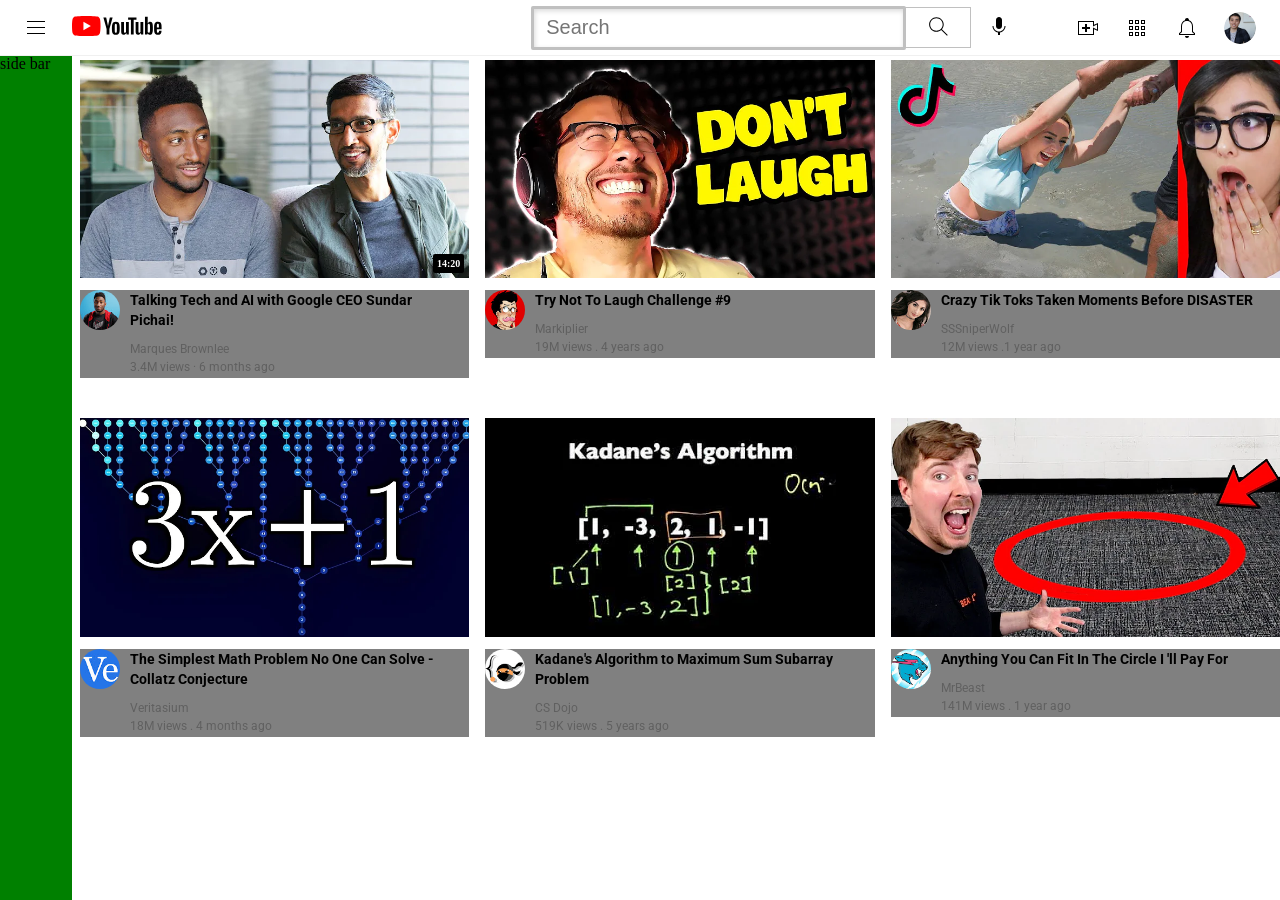
==== youtube/index.html @ 66ad0c23 "andern the index" ====
<!DOCTYPE html>
<html lang="en">
<head>
  <meta charset="UTF-8">
  <meta name="viewport" content="width=device-width, initial-scale=1.0">
  <title>YouTube.com Clone</title>
  <link rel="stylesheet" href="style.css">
  <link rel="preconnect" href="https://fonts.googleapis.com">
<link rel="preconnect" href="https://fonts.gstatic.com" crossorigin>
<link href="https://fonts.googleapis.com/css2?family=Roboto:ital,wght@0,100;0,300;0,400;0,500;0,700;0,900;1,100;1,300;1,400;1,500;1,700;1,900&display=swap" rel="stylesheet">
<link rel="stylesheet" href="styles/general.css">
<link rel="stylesheet" href="styles/header.css">
<link rel="stylesheet" href="styles/videos.css">
<link rel="stylesheet" href="styles/sidebar.css">
</head>
<body>
  <div class="header" >
    <div class="left-section">
      <img class="hamburger-menu" src="icons/hamburger-menu.svg" alt="">
      <img class="youtube-logo" src="icons/youtube-logo.svg" alt="">
    </div>
    <div class="middle-section">
      <input class="search-bar" type="text" placeholder="Search">
      <button class="search-button">
        <img class="search-icon"  src="icons/search.svg" alt="">

      </button>
      <button class="voice-search-button">
        <img class="voice-search-icon"  src="icons/voice-search-icon.svg" alt="">
      </button>
      
    </div>
    <div class="right-section">
      <img class="upload-icon" src="icons/upload.svg" alt="">
      <img class="youtube-apps-icon" src="icons/youtube-apps.svg" alt="">
      <img class="notifications-icon" src="icons/notifications.svg" alt="">
      <img class="current-usser-icon" src="channel-pictures/my-channel.jpeg" alt="">

    </div>

  </div>
  <div class="sidebar">
    side bar
  </div>
  <div style=
  "
  margin-top: 30px;
  display: grid;
  grid-template-columns: 1fr 1fr 1fr ;
  column-gap: 16px;
  row-gap: 40px;
  margin: 0;
  ">

  <div class="video-preview">
    <div class="thumbnail-row">
      <img src="thumbnails/thumbnail-1.webp" alt="thumbnail-1.webp" class="thumbnail">
      <div class="video-time" >14:20</div>
    </div>
  <div class="video-info-grid">
      <div class="channel-pictures">
        <img class="profile-picture",,,
        src="channel-pictures/channel-1.jpeg" alt="">
      </div>
      <div class="video-info">
      <p class="video-title"> 
        Talking Tech and AI with Google CEO Sundar Pichai!
        
        </p>
        <p class="video-author">
          Marques Brownlee
        </p>
        <p class="video-stats">
          3.4M views &#183 6 months ago
        </p>
      </div>
  </div>



    
  </div>
  <div class="video-preview">
    <div class="thumbnail-row">
      <img src="thumbnails/thumbnail-2.webp" alt="thumbnail-1.webp" class="thumbnail">
    </div>
  <div class="video-info-grid">
      <div class="channel-pictures">
        <img class="profile-picture"
        src="channel-pictures/channel-2.jpeg" alt="">
      </div >
    <div class="video-info">
      <p class="video-title"> 
        
          Try Not To Laugh Challenge #9




        
        </p>
        <p class="video-author">
          Markiplier
        </p>
        <p class="video-stats">
          19M views &#46; 4 years ago
        </p>
      </div>
    
    
    
    </div>



    
  </div>
  <div class="video-preview">
    <div class="thumbnail-row">
      <img src="thumbnails/thumbnail-3.webp" alt="thumbnail-1.webp" class="thumbnail">
    </div>
  <div class="video-info-grid">
      <div class="channel-pictures">
        <img class="profile-picture"
        src="channel-pictures/channel-3.jpeg" alt="">
      </div>
    <div class="video-info">
      <p class="video-title"> 
        
          Crazy Tik Toks Taken Moments Before DISASTER
        
        </p>
        <p class="video-author">
          SSSniperWolf


        </p>
        <p class="video-stats">
          12M views &#46;1 year ago
        </p>
      </div>
    
    
    
    </div>



    
  </div>
  <div class="video-preview">
    <div class="thumbnail-row">
      <img src="thumbnails/thumbnail-4.webp" alt="thumbnail-1.webp" class="thumbnail">
    </div>
  <div class="video-info-grid">
      <div class="channel-pictures">
        <img class="profile-picture"
        src="channel-pictures/channel-4.jpeg" alt="">
      </div>
    <div class="video-info">
      <p class="video-title"> 
        The Simplest Math Problem No One Can Solve &#45; Collatz Conjecture




        
        </p>
        <p class="video-author">
          Veritasium
        </p>
        <p class="video-stats">
          18M views &#46; 4 months ago
        </p>
      </div>
    
    
    
    </div>



    
  </div>
  <div class="video-preview">
    <div class="thumbnail-row">
      <img src="thumbnails/thumbnail-5.webp" alt="thumbnail-1.webp" class="thumbnail">
    </div>
  <div class="video-info-grid">
      <div class="channel-pictures">
        <img class="profile-picture"
        src="channel-pictures/channel-5.jpeg" alt="">
      </div>
    <div class="video-info">
      <p class="video-title"> 
        Kadane's Algorithm to Maximum Sum Subarray Problem

        </p>
        <p class="video-author">
          CS Dojo
        </p>
        <p class="video-stats">
          519K views &#46; 5 years ago
        </p>
      </div>
    
    
    
    </div>



    
  </div>
  <div class="video-preview">
    <div class="thumbnail-row">
      <img src="thumbnails/thumbnail-6.webp" alt="thumbnail-1.webp" class="thumbnail">
    </div>
  <div class="video-info-grid">
      <div class="channel-pictures">
        <img class="profile-picture"
        src="channel-pictures/channel-6.jpeg" alt="">
      </div>
    <div class="video-info">
      <p class="video-title"> 
        Anything You Can Fit In The Circle I &#39;ll Pay For








        
        </p>
        <p class="video-author">
          MrBeast
        </p>
        <p class="video-stats">
          141M views &#46; 1 year ago
        </p>
      </div>
    
    
    
    </div>



    
  </div>

</div>

</body>
</html>
---- youtube/styles/general.css ----
body{
  margin: 0;
  padding-top: 60px;
  padding-left: 80px;
}

p{
  font-family: Roboto, Arial;
  margin-top: 0;
  margin-bottom: 0;
}
---- youtube/styles/header.css ----
.header{
  height: 55px;
  display: flex;
   flex-direction: row;
   justify-content: space-between;
   align-items: center;
   position: fixed;
   top: 0;
   left: 0;
   right: 0;
  background-color: white;
  border-bottom: 1px;
  border-bottom-style: solid;
  border-bottom-color: rgb(240,240,240);
  z-index: 100;
}
.left-section{
  display: flex;

  width: 33%;
}
.hamburger-menu{
  height: 24px;
  margin-left: 24px;
  margin-right: 24px;
}
.youtube-logo{
  height: 20px;
}
.middle-section{
  display: flex;
  flex: 1;
  width: stretch;
  margin-left: 70px;
  margin-right: 30px;
  max-width: 500px;
  align-items: center;
  
}
.search-bar{
flex: 1;
height: 36px;
padding-left: 12px;
font-size: 16px;
border: solid;
border-radius:  2px;
border-color: rgb(192,192,192);
box-shadow: inset 1px 2px 5px rgba(0,0,0,0.15);
width: 0;
}
.search-bar::placeholder{
  font-family: Robot, Arial ;
  font-size: 20px;
}
.search-button{
  height: 41px;
  width: 66px;
  background-color:white;
  border-width: 1px;
  border-style: solid;
  border-color: rgb(192,192,192);
  margin-left: -1px;
  margin-right: 8px;
}
.search-icon{
  height: 25px;
  margin: 4px;
}
.voice-search-button{
height: 42px;
width: 40px;
background-color: white;
border-radius: 20px;
border: none;


}
.voice-search-icon{
  height: 24px;
}

.search.svg{
  height: 24px;
}
.right-section{
  display: flex;
 margin-right: 24px;
  width: 25%;
  align-items: center;
  width:180px;
  justify-content: space-between;
  flex-shrink: 0;
}
.upload-icon{
  height: 24px;
}
.youtube-apps-icon{
  height: 24px;
}
.notifications-icon{
  height: 24px;
}
.current-usser-icon{
  height: 32px;
  border-radius: 16px;
}
.thumbnail{

  width: 100%;
  display: block;
  
}

.search-bar{
  display: block;
  font-size: 20px;
  margin-left: 12px;
}
---- youtube/styles/videos.css ----
.thumbnail-row{
position: relative;
}
.video-time{
  font-size: 10px;
  font-weight: bold;
  background-color: black;
  color: white;
  position: absolute;
  bottom: 5px;
  right: 5px;
  padding: 4px;
  border-radius: 2px;

}


.video-preview{


  display: inline-block;
  vertical-align: top;
  

}
.video-info-grid{
  display: grid;
  grid-template-columns: 50px 1fr;
}

.channel-pictures{
  background-color: grey;
 
}

.profile-picture{
  width: 80%;
  border-radius: 30px;

}
.video-info{
  background-color: grey;
 
}
.video-title{
  margin-top: 0;
  margin-bottom: 12px;
  font-size: 14px;
  font-weight: bold;
  line-height: 20px;
  margin-right: 15px;
}
.thumbnail-row{
  margin-bottom: 12px;
}
.video-author, .video-stats{
  margin-bottom: 4px;
  font-size: 12px;
  color:rgb(96,96,96);
}
---- youtube/styles/sidebar.css ----
.sidebar{
  background-color: green;
  position: fixed;
  left: 0;
  top: 55px;
  bottom: 0;
  width: 72px;
}
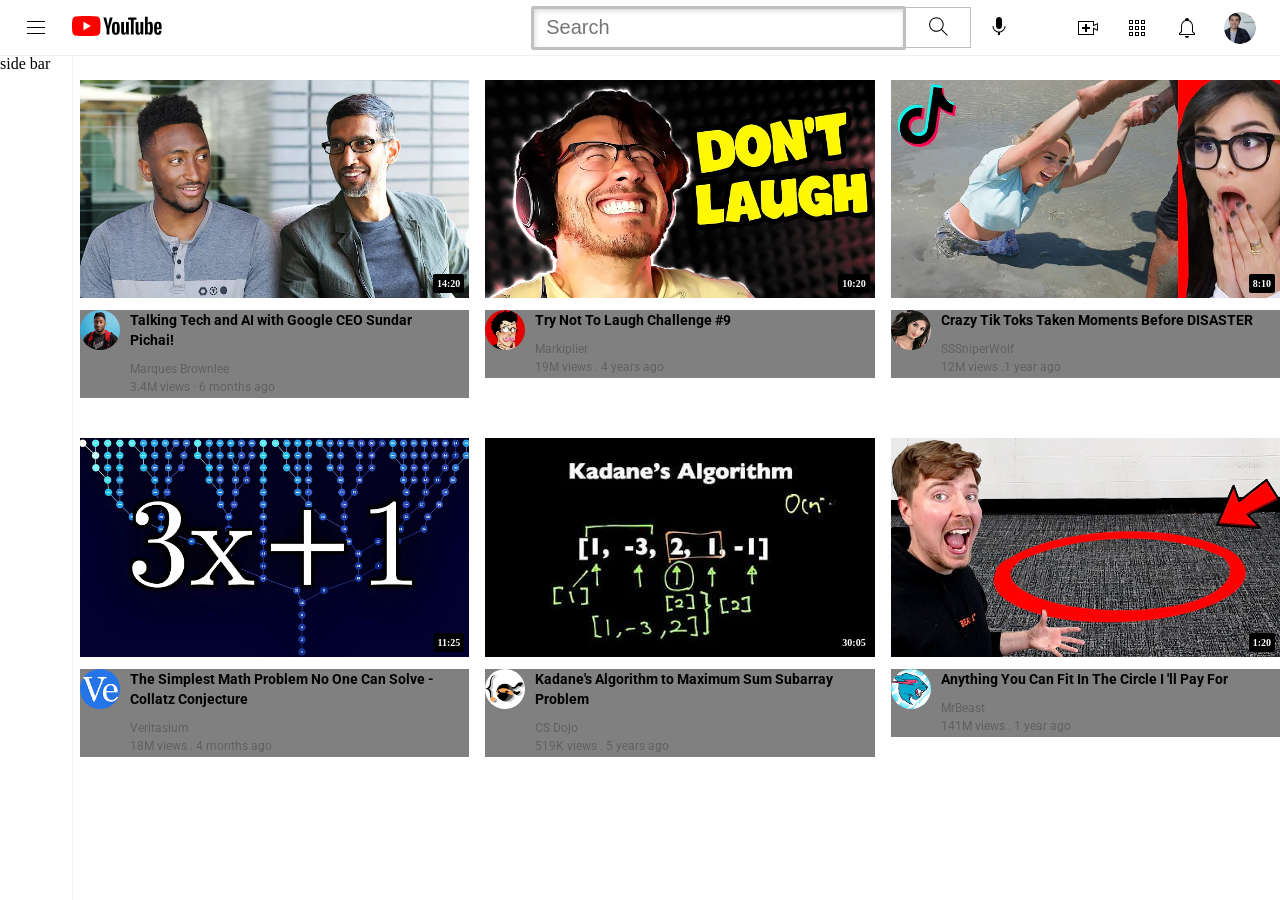
==== commit fb0d90f9: "erganzen der Timer" ====
--- a/youtube/index.html
+++ b/youtube/index.html
@@ -83,6 +83,7 @@
   <div class="video-preview">
     <div class="thumbnail-row">
       <img src="thumbnails/thumbnail-2.webp" alt="thumbnail-1.webp" class="thumbnail">
+      <div class="video-time" >10:20</div>
     </div>
   <div class="video-info-grid">
       <div class="channel-pictures">
@@ -118,6 +119,7 @@
   <div class="video-preview">
     <div class="thumbnail-row">
       <img src="thumbnails/thumbnail-3.webp" alt="thumbnail-1.webp" class="thumbnail">
+      <div class="video-time" >8:10</div>
     </div>
   <div class="video-info-grid">
       <div class="channel-pictures">
@@ -151,6 +153,7 @@
   <div class="video-preview">
     <div class="thumbnail-row">
       <img src="thumbnails/thumbnail-4.webp" alt="thumbnail-1.webp" class="thumbnail">
+      <div class="video-time" >11:25</div>
     </div>
   <div class="video-info-grid">
       <div class="channel-pictures">
@@ -185,6 +188,7 @@
   <div class="video-preview">
     <div class="thumbnail-row">
       <img src="thumbnails/thumbnail-5.webp" alt="thumbnail-1.webp" class="thumbnail">
+      <div class="video-time" >30:05</div>
     </div>
   <div class="video-info-grid">
       <div class="channel-pictures">
@@ -215,6 +219,7 @@
   <div class="video-preview">
     <div class="thumbnail-row">
       <img src="thumbnails/thumbnail-6.webp" alt="thumbnail-1.webp" class="thumbnail">
+      <div class="video-time" >1:20</div>
     </div>
   <div class="video-info-grid">
       <div class="channel-pictures">
--- a/youtube/styles/general.css
+++ b/youtube/styles/general.css
@@ -1,6 +1,6 @@
 body{
   margin: 0;
-  padding-top: 60px;
+  padding-top: 80px;
   padding-left: 80px;
 }
 
--- a/youtube/styles/sidebar.css
+++ b/youtube/styles/sidebar.css
@@ -1,8 +1,9 @@
 .sidebar{
-  background-color: green;
+  background-color:white;
   position: fixed;
   left: 0;
   top: 55px;
   bottom: 0;
   width: 72px;
+  border-right: solid 1px  rgb(240,240,240);
 }
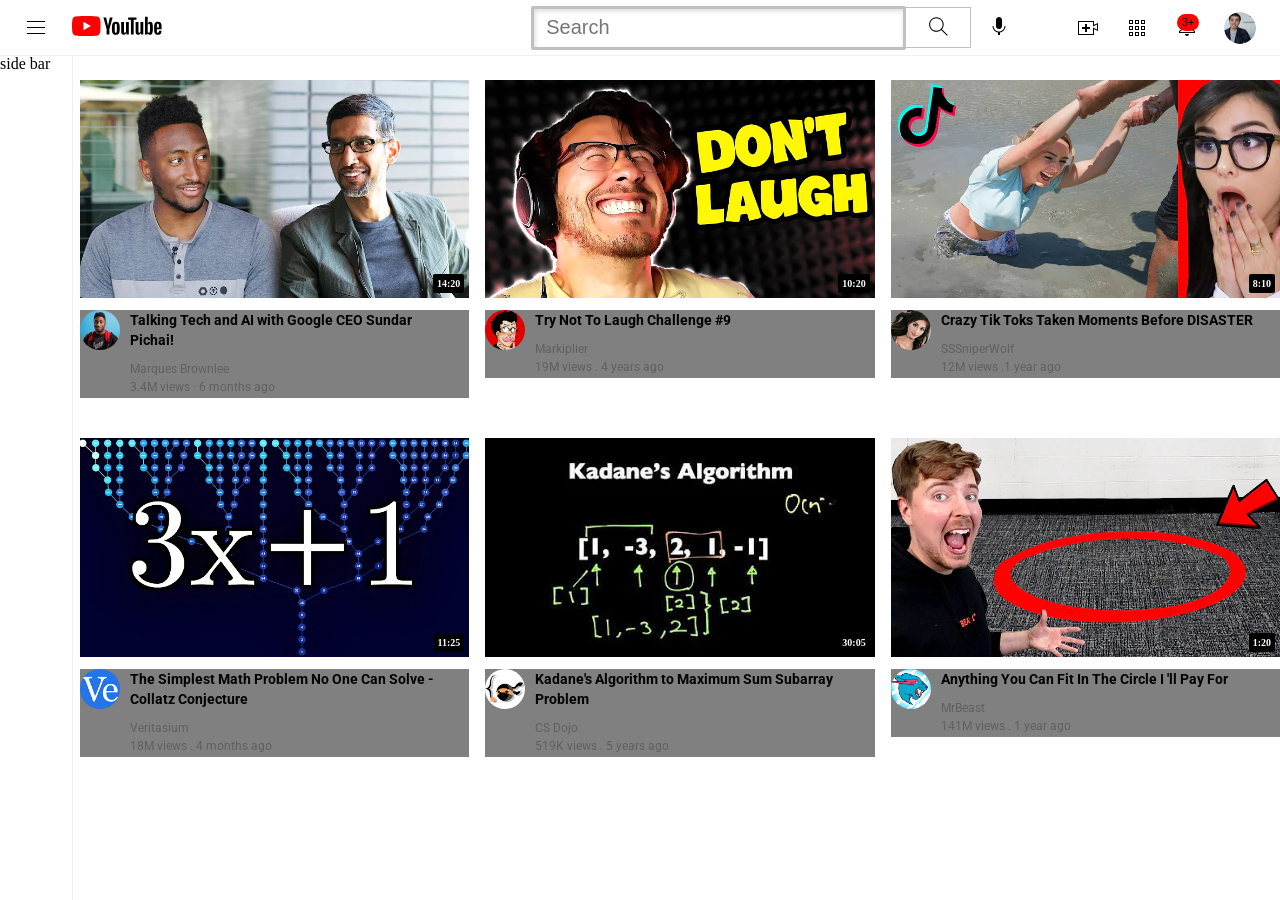
==== commit f30f132d: "add notation" ====
--- a/youtube/index.html
+++ b/youtube/index.html
@@ -33,7 +33,10 @@
     <div class="right-section">
       <img class="upload-icon" src="icons/upload.svg" alt="">
       <img class="youtube-apps-icon" src="icons/youtube-apps.svg" alt="">
-      <img class="notifications-icon" src="icons/notifications.svg" alt="">
+      <div class="notification-icon-container">
+        <img class="notifications-icon" src="icons/notifications.svg" alt="">
+        <div class="notification-count">3+</div>
+      </div>
       <img class="current-usser-icon" src="channel-pictures/my-channel.jpeg" alt="">
 
     </div>
--- a/youtube/styles/header.css
+++ b/youtube/styles/header.css
@@ -97,8 +97,26 @@
 .youtube-apps-icon{
   height: 24px;
 }
+.notification-icon-container{
+  position: relative;
+}
 .notifications-icon{
   height: 24px;
+}
+.notification-count{
+  font-family: Roboto, Arial;
+  font-size: 11px;
+  
+  border-radius: 10px;
+  background-color:   red;
+  color: whit;
+  position: absolute;
+  top: 0;
+  right: 0;
+  padding-left: 5px;
+  padding-right: 5px;
+  padding-top: 2px;
+  padding-bottom: 2px;
 }
 .current-usser-icon{
   height: 32px;
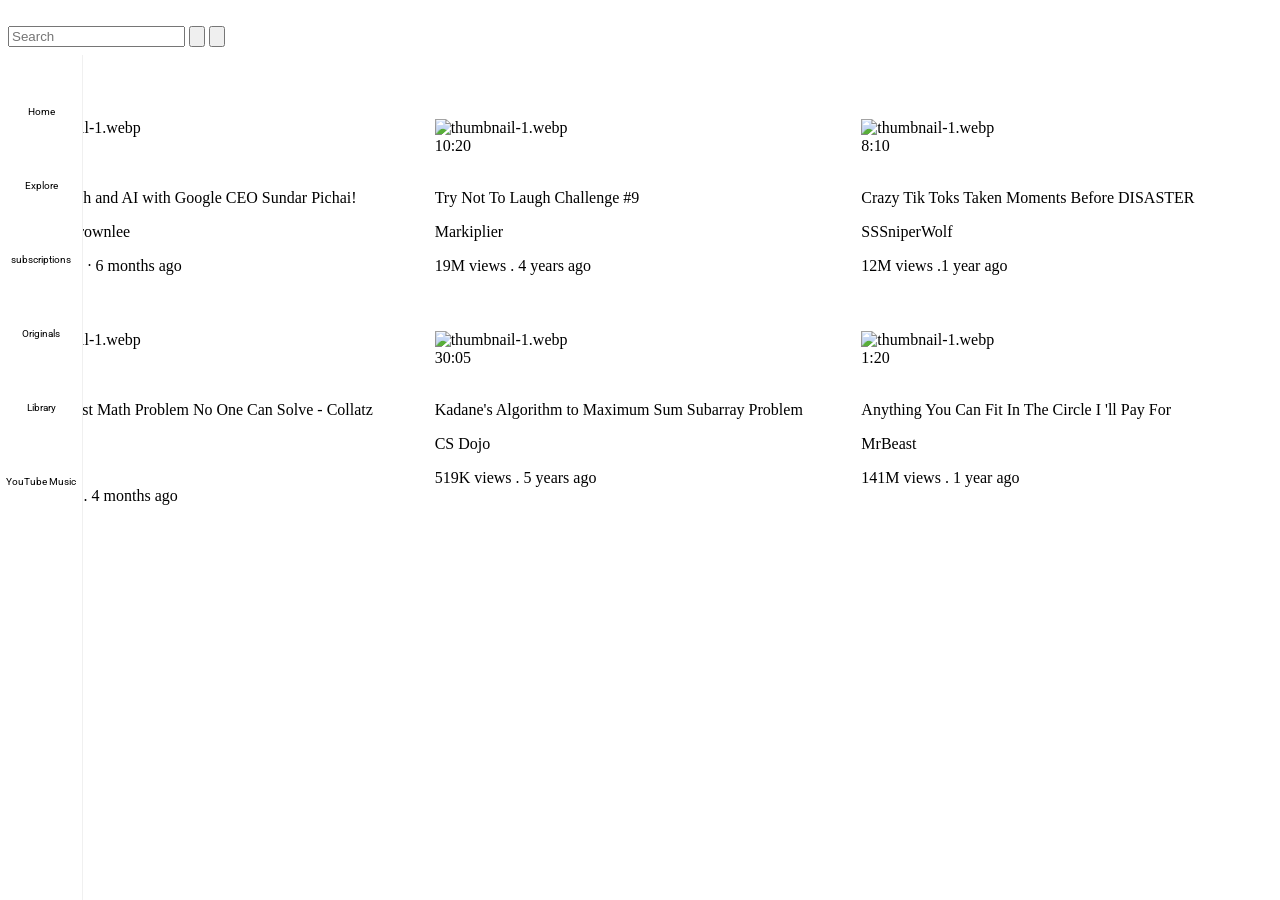
==== commit 7473df19: "complet the sidebar" ====
--- a/youtube/index.html
+++ b/youtube/index.html
@@ -37,13 +37,20 @@
         <img class="notifications-icon" src="icons/notifications.svg" alt="">
         <div class="notification-count">3+</div>
       </div>
-      <img class="current-usser-icon" src="channel-pictures/my-channel.jpeg" alt="">
+      <img class="current-usser-icon" src="/youtube/icons/Download.png" alt="">
 
     </div>
 
   </div>
   <div class="sidebar">
-    side bar
+ 
+    <div class="sidebar-link" > <img src="/youtube/icons/home.svg" alt=""> <div>Home</div> </div>
+    <div class="sidebar-link"> <img src="/youtube/icons/explore.svg" alt=""> <div>Explore</div> </div>
+    
+    <div class="sidebar-link"> <img src="/youtube/icons/subscriptions.svg" alt=""> <div>subscriptions</div>  </div>
+    <div class="sidebar-link"> <img src="/youtube/icons/originals.svg" alt=""> <div> Originals </div> </div>
+    <div class="sidebar-link"> <img src="/youtube/icons/library.svg" alt=""> <div> Library </div> </div>
+    <div class="sidebar-link"> <img src="/youtube/icons/youtube-music.svg" alt=""> <div> YouTube Music </div> </div>
   </div>
   <div style=
   "
--- a/youtube/styles/sidebar.css
+++ b/youtube/styles/sidebar.css
@@ -6,4 +6,28 @@
   bottom: 0;
   width: 72px;
   border-right: solid 1px  rgb(240,240,240);
+  z-index: 200;
+  padding: 5px;
+}
+.sidebar-link{
+  display: flex;
+  justify-content: center;
+  align-items: center;
+  flex-direction: column;
+  height: 74px;
+ 
+}
+.sidebar-link:hover{
+  background-color: lightgray;
+}
+.sidebar-link img{
+  height: 24px;
+  margin-bottom: 4px;
+
+
+}
+.sidebar-link div{
+  font-family: Roboto ,Arial;
+  font-size: 10px;
+
 }
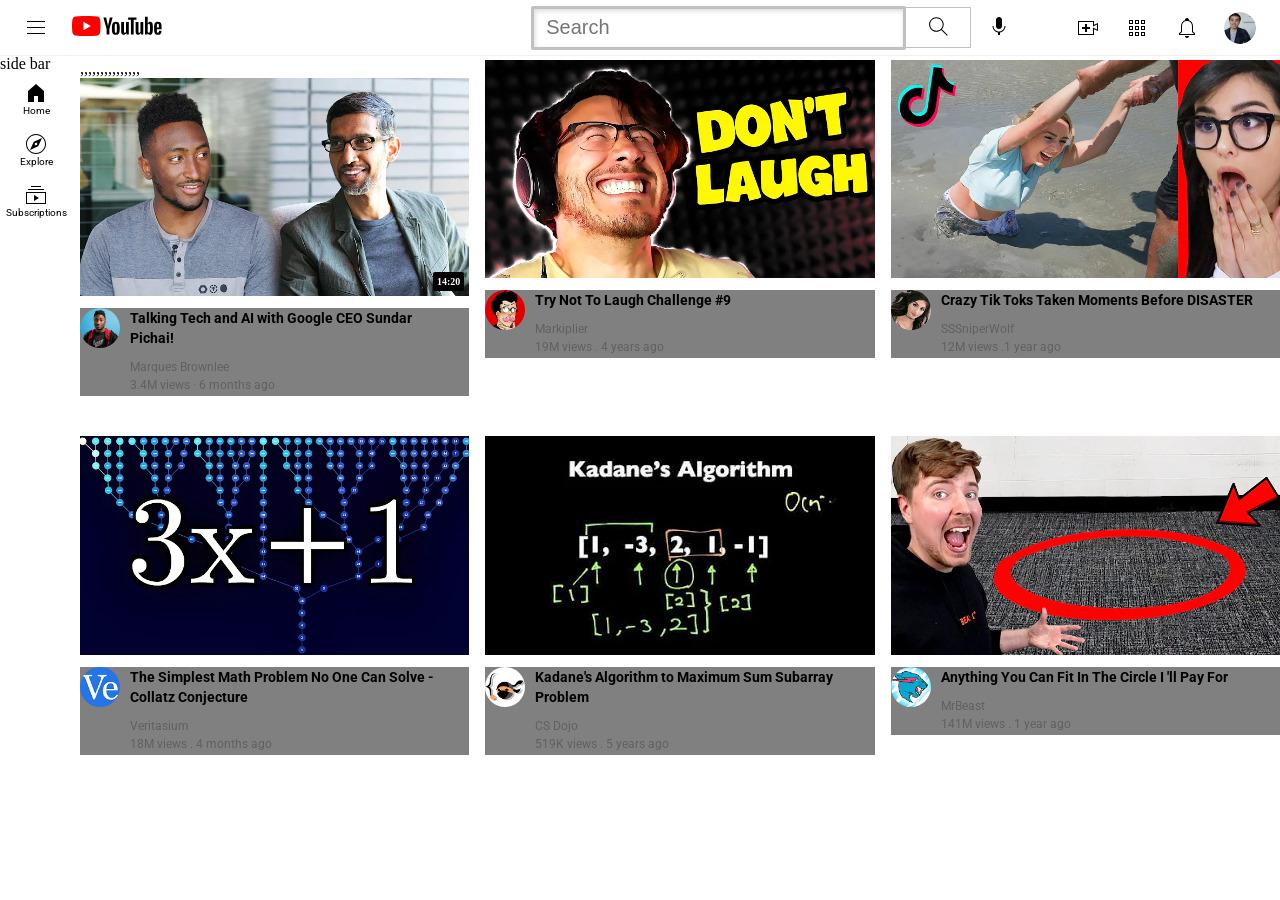
==== commit c04a4fd3: "hier there" ====
--- a/youtube/index.html
+++ b/youtube/index.html
@@ -33,24 +33,25 @@
     <div class="right-section">
       <img class="upload-icon" src="icons/upload.svg" alt="">
       <img class="youtube-apps-icon" src="icons/youtube-apps.svg" alt="">
-      <div class="notification-icon-container">
-        <img class="notifications-icon" src="icons/notifications.svg" alt="">
-        <div class="notification-count">3+</div>
-      </div>
-      <img class="current-usser-icon" src="/youtube/icons/Download.png" alt="">
+      <img class="notifications-icon" src="icons/notifications.svg" alt="">
+      <img class="current-usser-icon" src="channel-pictures/my-channel.jpeg" alt="">
 
     </div>
 
   </div>
   <div class="sidebar">
+    side bar
+  <div class="sidebar-link"> <img src="icons/sidebar/home.svg" alt="">  <div>Home</div> </div>
+  
+  <div class="sidebar-link"><img src="icons/sidebar/explore.svg" alt="">  <div>Explore</div>  </div>
  
-    <div class="sidebar-link" > <img src="/youtube/icons/home.svg" alt=""> <div>Home</div> </div>
-    <div class="sidebar-link"> <img src="/youtube/icons/explore.svg" alt=""> <div>Explore</div> </div>
-    
-    <div class="sidebar-link"> <img src="/youtube/icons/subscriptions.svg" alt=""> <div>subscriptions</div>  </div>
-    <div class="sidebar-link"> <img src="/youtube/icons/originals.svg" alt=""> <div> Originals </div> </div>
-    <div class="sidebar-link"> <img src="/youtube/icons/library.svg" alt=""> <div> Library </div> </div>
-    <div class="sidebar-link"> <img src="/youtube/icons/youtube-music.svg" alt=""> <div> YouTube Music </div> </div>
+  <div class="sidebar-link"><img src="icons/sidebar/subscriptions.svg" alt=""> <div>Subscriptions</div>  </div>
+  <div class="sidebar-link"></div> 
+  <div class="sidebar-link"></div>
+  <div class="sidebar-link"></div>
+  <div class="sidebar-link"></div>
+
+  
   </div>
   <div style=
   "
@@ -62,7 +63,7 @@
   margin: 0;
   ">
 
-  <div class="video-preview">
+  <div class="video-preview">,,,,,,,,,,,,,,,
     <div class="thumbnail-row">
       <img src="thumbnails/thumbnail-1.webp" alt="thumbnail-1.webp" class="thumbnail">
       <div class="video-time" >14:20</div>
@@ -93,7 +94,6 @@
   <div class="video-preview">
     <div class="thumbnail-row">
       <img src="thumbnails/thumbnail-2.webp" alt="thumbnail-1.webp" class="thumbnail">
-      <div class="video-time" >10:20</div>
     </div>
   <div class="video-info-grid">
       <div class="channel-pictures">
@@ -129,7 +129,6 @@
   <div class="video-preview">
     <div class="thumbnail-row">
       <img src="thumbnails/thumbnail-3.webp" alt="thumbnail-1.webp" class="thumbnail">
-      <div class="video-time" >8:10</div>
     </div>
   <div class="video-info-grid">
       <div class="channel-pictures">
@@ -163,7 +162,6 @@
   <div class="video-preview">
     <div class="thumbnail-row">
       <img src="thumbnails/thumbnail-4.webp" alt="thumbnail-1.webp" class="thumbnail">
-      <div class="video-time" >11:25</div>
     </div>
   <div class="video-info-grid">
       <div class="channel-pictures">
@@ -198,7 +196,6 @@
   <div class="video-preview">
     <div class="thumbnail-row">
       <img src="thumbnails/thumbnail-5.webp" alt="thumbnail-1.webp" class="thumbnail">
-      <div class="video-time" >30:05</div>
     </div>
   <div class="video-info-grid">
       <div class="channel-pictures">
@@ -229,7 +226,6 @@
   <div class="video-preview">
     <div class="thumbnail-row">
       <img src="thumbnails/thumbnail-6.webp" alt="thumbnail-1.webp" class="thumbnail">
-      <div class="video-time" >1:20</div>
     </div>
   <div class="video-info-grid">
       <div class="channel-pictures">
--- a/youtube/styles/general.css
+++ b/youtube/styles/general.css
@@ -0,0 +1,11 @@
+body{
+  margin: 0;
+  padding-top: 60px;
+  padding-left: 80px;
+}
+
+p{
+  font-family: Roboto, Arial;
+  margin-top: 0;
+  margin-bottom: 0;
+}
--- a/youtube/styles/header.css
+++ b/youtube/styles/header.css
@@ -0,0 +1,118 @@
+.header{
+  height: 55px;
+  display: flex;
+   flex-direction: row;
+   justify-content: space-between;
+   align-items: center;
+   position: fixed;
+   top: 0;
+   left: 0;
+   right: 0;
+  background-color: white;
+  border-bottom: 1px;
+  border-bottom-style: solid;
+  border-bottom-color: rgb(240,240,240);
+  z-index: 100;
+}
+.left-section{
+  display: flex;
+
+  width: 33%;
+}
+.hamburger-menu{
+  height: 24px;
+  margin-left: 24px;
+  margin-right: 24px;
+}
+.youtube-logo{
+  height: 20px;
+}
+.middle-section{
+  display: flex;
+  flex: 1;
+  width: stretch;
+  margin-left: 70px;
+  margin-right: 30px;
+  max-width: 500px;
+  align-items: center;
+  
+}
+.search-bar{
+flex: 1;
+height: 36px;
+padding-left: 12px;
+font-size: 16px;
+border: solid;
+border-radius:  2px;
+border-color: rgb(192,192,192);
+box-shadow: inset 1px 2px 5px rgba(0,0,0,0.15);
+width: 0;
+}
+.search-bar::placeholder{
+  font-family: Robot, Arial ;
+  font-size: 20px;
+}
+.search-button{
+  height: 41px;
+  width: 66px;
+  background-color:white;
+  border-width: 1px;
+  border-style: solid;
+  border-color: rgb(192,192,192);
+  margin-left: -1px;
+  margin-right: 8px;
+}
+.search-icon{
+  height: 25px;
+  margin: 4px;
+}
+.voice-search-button{
+height: 42px;
+width: 40px;
+background-color: white;
+border-radius: 20px;
+border: none;
+
+
+}
+.voice-search-icon{
+  height: 24px;
+}
+
+.search.svg{
+  height: 24px;
+}
+.right-section{
+  display: flex;
+ margin-right: 24px;
+  width: 25%;
+  align-items: center;
+  width:180px;
+  justify-content: space-between;
+  flex-shrink: 0;
+}
+.upload-icon{
+  height: 24px;
+}
+.youtube-apps-icon{
+  height: 24px;
+}
+.notifications-icon{
+  height: 24px;
+}
+.current-usser-icon{
+  height: 32px;
+  border-radius: 16px;
+}
+.thumbnail{
+
+  width: 100%;
+  display: block;
+  
+}
+
+.search-bar{
+  display: block;
+  font-size: 20px;
+  margin-left: 12px;
+}
--- a/youtube/styles/videos.css
+++ b/youtube/styles/videos.css
@@ -0,0 +1,61 @@
+
+.thumbnail-row{
+position: relative;
+}
+.video-time{
+  font-size: 10px;
+  font-weight: bold;
+  background-color: black;
+  color: white;
+  position: absolute;
+  bottom: 5px;
+  right: 5px;
+  padding: 4px;
+  border-radius: 2px;
+
+}
+
+
+.video-preview{
+
+
+  display: inline-block;
+  vertical-align: top;
+  
+
+}
+.video-info-grid{
+  display: grid;
+  grid-template-columns: 50px 1fr;
+}
+
+.channel-pictures{
+  background-color: grey;
+ 
+}
+
+.profile-picture{
+  width: 80%;
+  border-radius: 30px;
+
+}
+.video-info{
+  background-color: grey;
+ 
+}
+.video-title{
+  margin-top: 0;
+  margin-bottom: 12px;
+  font-size: 14px;
+  font-weight: bold;
+  line-height: 20px;
+  margin-right: 15px;
+}
+.thumbnail-row{
+  margin-bottom: 12px;
+}
+.video-author, .video-stats{
+  margin-bottom: 4px;
+  font-size: 12px;
+  color:rgb(96,96,96);
+}
--- a/youtube/styles/sidebar.css
+++ b/youtube/styles/sidebar.css
@@ -1,33 +1,29 @@
 .sidebar{
-  background-color:white;
+  background-color: white;
   position: fixed;
   left: 0;
   top: 55px;
   bottom: 0;
   width: 72px;
-  border-right: solid 1px  rgb(240,240,240);
-  z-index: 200;
-  padding: 5px;
+  
 }
 .sidebar-link{
-  display: flex;
+  
+  height: 50px;
+   margin-bottom: 1px;
+   display: flex;
   justify-content: center;
   align-items: center;
   flex-direction: column;
-  height: 74px;
- 
 }
 .sidebar-link:hover{
   background-color: lightgray;
 }
 .sidebar-link img{
   height: 24px;
-  margin-bottom: 4px;
-
 
 }
 .sidebar-link div{
-  font-family: Roboto ,Arial;
+font-family: Roboto, Arial;
   font-size: 10px;
-
 }
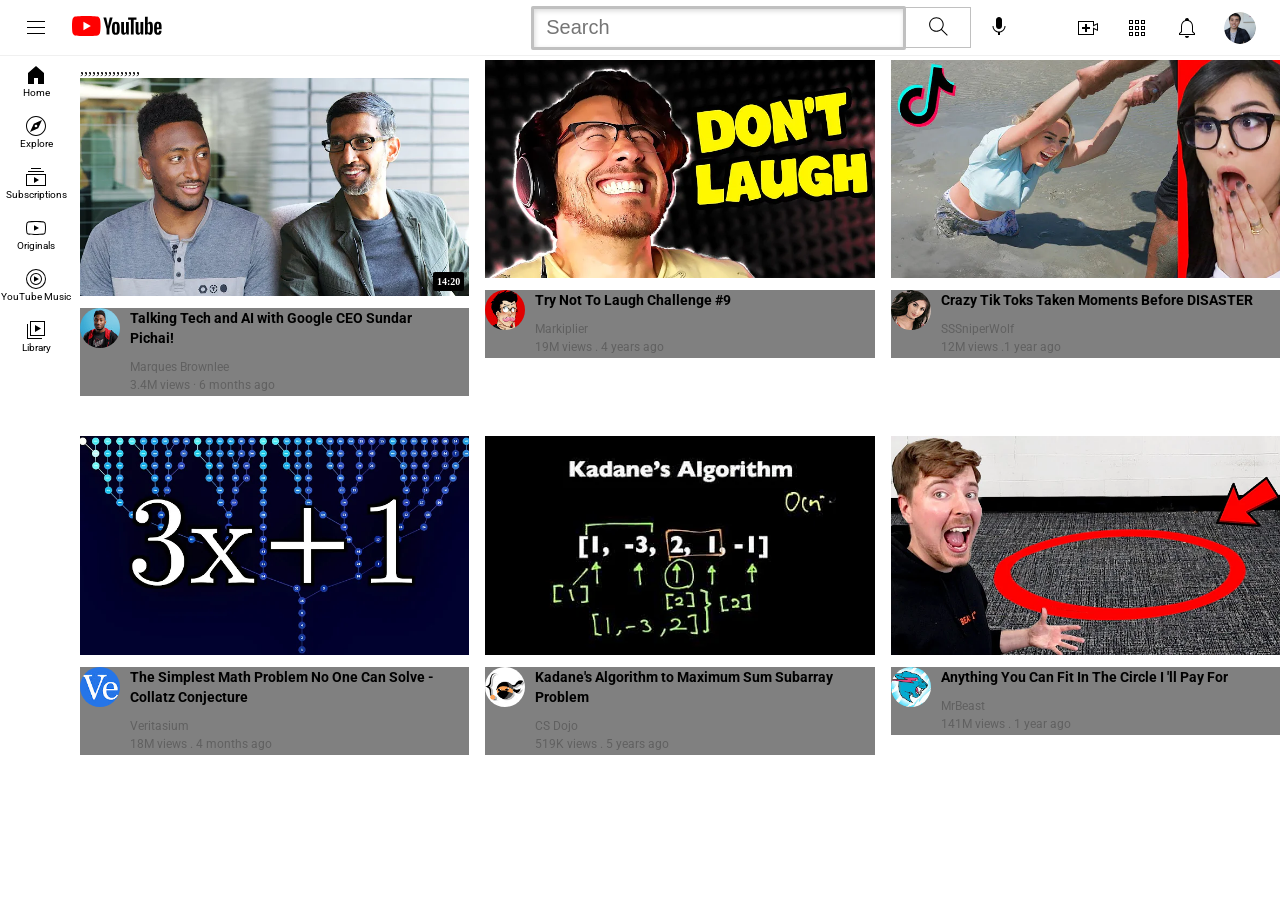
==== commit cc399fcc: "hier there i'm back" ====
--- a/youtube/index.html
+++ b/youtube/index.html
@@ -40,15 +40,15 @@
 
   </div>
   <div class="sidebar">
-    side bar
+  
   <div class="sidebar-link"> <img src="icons/sidebar/home.svg" alt="">  <div>Home</div> </div>
   
   <div class="sidebar-link"><img src="icons/sidebar/explore.svg" alt="">  <div>Explore</div>  </div>
  
   <div class="sidebar-link"><img src="icons/sidebar/subscriptions.svg" alt=""> <div>Subscriptions</div>  </div>
-  <div class="sidebar-link"></div> 
-  <div class="sidebar-link"></div>
-  <div class="sidebar-link"></div>
+  <div class="sidebar-link"> <img src="icons/sidebar/originals.svg" alt=""> <div>Originals</div> </div> 
+  <div class="sidebar-link"> <img src="icons/sidebar/youtube-music.svg" alt=""> <div>YouTube Music</div> </div>
+  <div class="sidebar-link"><img src="icons/sidebar/library.svg" alt=""> <div>Library</div> </div>
   <div class="sidebar-link"></div>
 
   
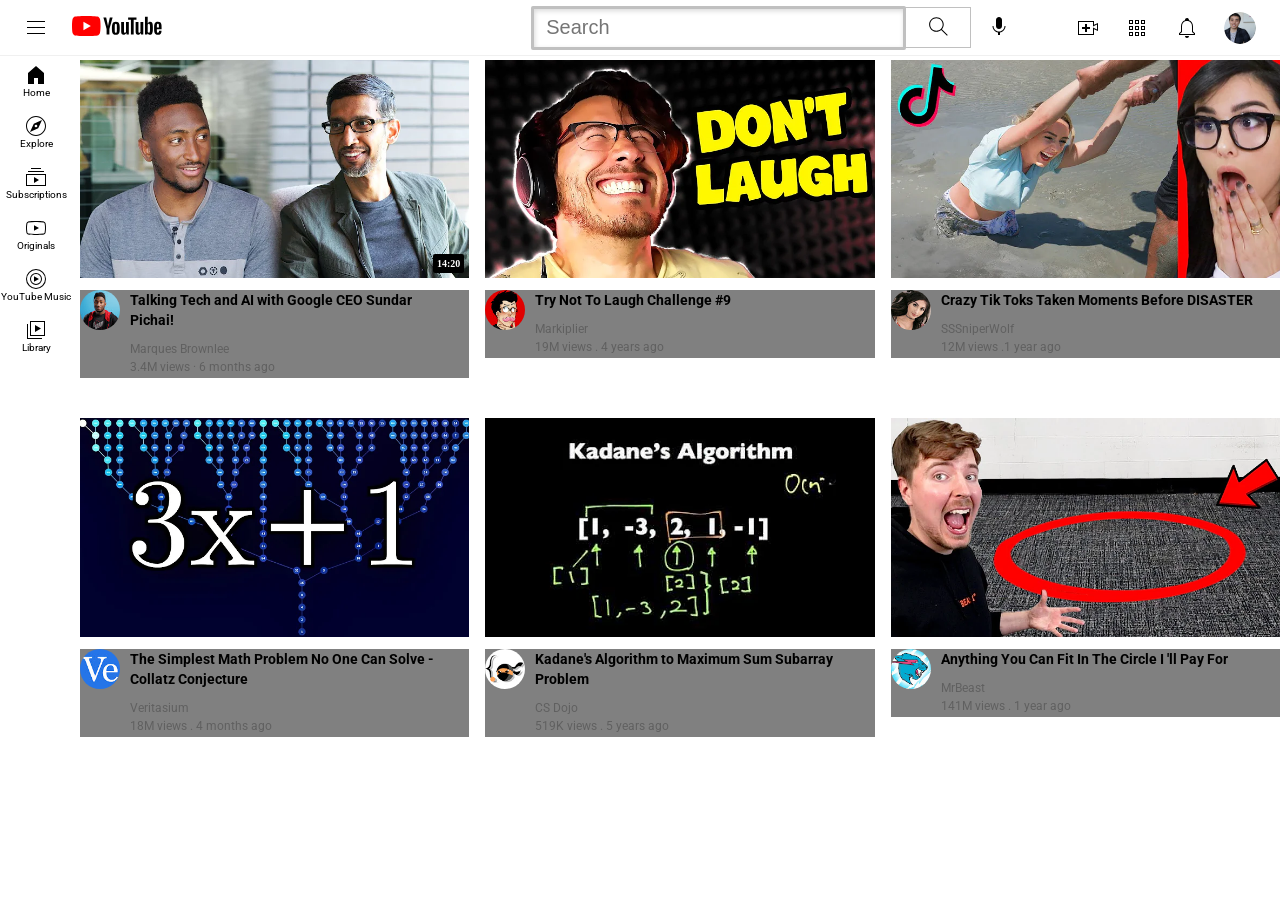
==== commit 203dfcb2: ""set"" ====
--- a/youtube/index.html
+++ b/youtube/index.html
@@ -63,7 +63,7 @@
   margin: 0;
   ">
 
-  <div class="video-preview">,,,,,,,,,,,,,,,
+  <div class="video-preview">
     <div class="thumbnail-row">
       <img src="thumbnails/thumbnail-1.webp" alt="thumbnail-1.webp" class="thumbnail">
       <div class="video-time" >14:20</div>
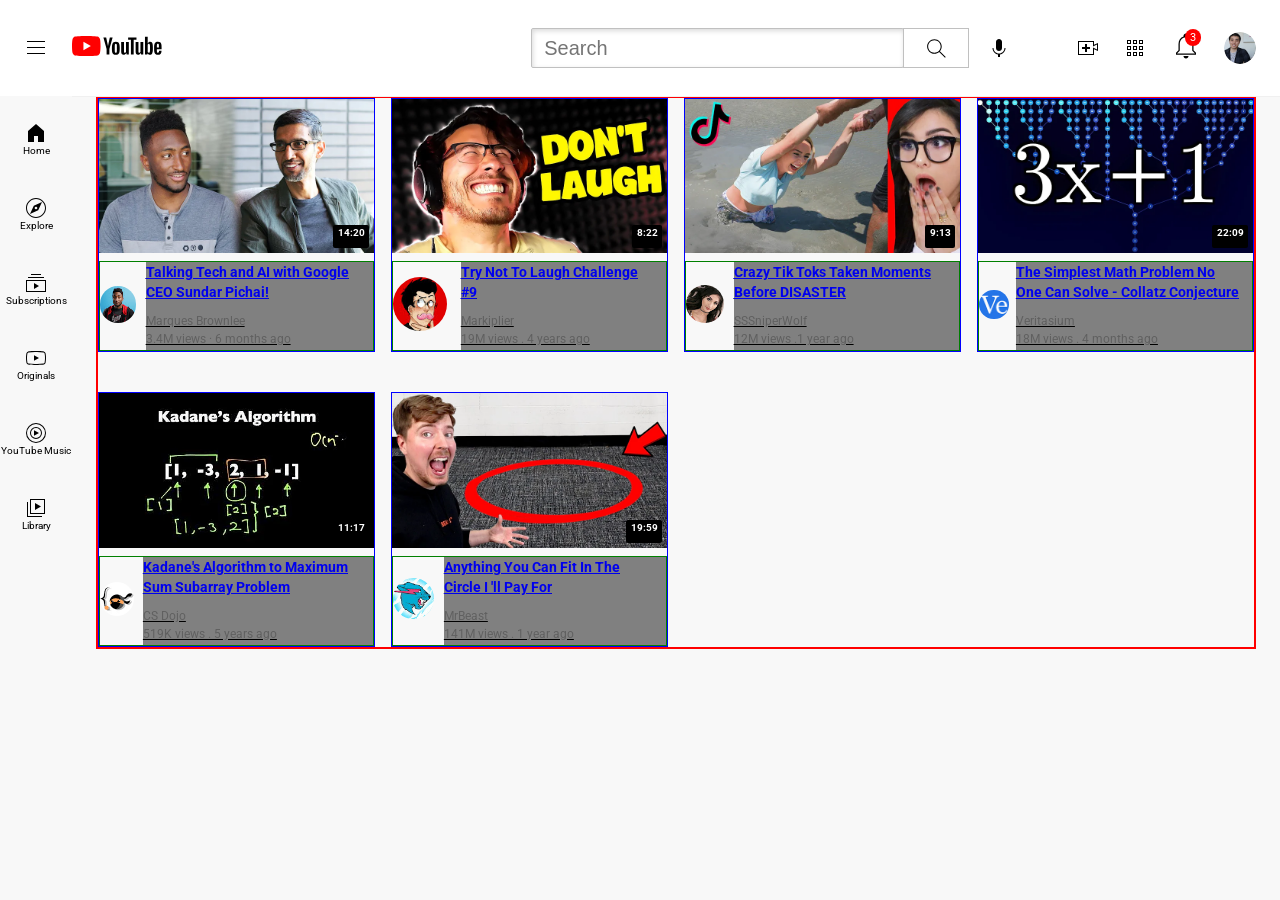
==== commit 57eb093d: "the youtube sit finish" ====
--- a/youtube/index.html
+++ b/youtube/index.html
@@ -14,255 +14,322 @@
 <link rel="stylesheet" href="styles/sidebar.css">
 </head>
 <body>
-  <div class="header" >
-    <div class="left-section">
-      <img class="hamburger-menu" src="icons/hamburger-menu.svg" alt="">
-      <img class="youtube-logo" src="icons/youtube-logo.svg" alt="">
-    </div>
-    <div class="middle-section">
-      <input class="search-bar" type="text" placeholder="Search">
-      <button class="search-button">
-        <img class="search-icon"  src="icons/search.svg" alt="">
-
-      </button>
-      <button class="voice-search-button">
-        <img class="voice-search-icon"  src="icons/voice-search-icon.svg" alt="">
-      </button>
+        <header class="header" >
+          <div class="left-section">
+            <img class="hamburger-menu" src="icons/hamburger-menu.svg" alt="">
+            <img class="youtube-logo" src="icons/youtube-logo.svg" alt="">
+            
+          </div>
+          <div class="middle-section">
+            <input class="search-bar" type="text" placeholder="Search">
+            <button class="search-button">
+              <img class="search-icon"  src="icons/search.svg" alt="">
+              <div class="tooltip" >search</div>
+            </button>
+            <!-- Comment: put position absulute inside
+             position relative-->
+            <button class="voice-search-button">
+              <img class="voice-search-icon"  src="icons/voice-search-icon.svg" alt="">
+              <div class="tooltip" >search with your voice</div>
+            </button>
+            
+          </div>
+          <div class="right-section">
+            <div class="upload-icon-cotainer" >
+              <img class="upload-icon" src="icons/upload.svg" alt="">
+              <div class="tooltip" >Create</div>
+            </div>
+          <div class="youtube-apps-icon-container" >
+            <img class="youtube-apps-icon" src="icons/youtube-apps.svg" alt="">
+            <div class="tooltip" >YouTube apps</div>
+          </div>
+            <div class="pointer">
+              <div class="notification-icon-container">
+                <img class="notifications-icon" src="icons/notifications.svg" alt="">
+                <div class="notification-count" >3</div>
+              </div>
+              <div class="tooltip" >Notifications</div>
+            </div>
+            <img class="current-usser-icon" src="channel-pictures/my-channel.jpeg" alt="">
+
+          </div>
+
+        </header>
+        <nav class="sidebar">
+        
+        <div class="sidebar-link"> <img src="icons/sidebar/home.svg" alt="">  <div>Home</div> </div>
+        
+        <div class="sidebar-link"><img src="icons/sidebar/explore.svg" alt="">  <div>Explore</div>  </div>
       
-    </div>
-    <div class="right-section">
-      <img class="upload-icon" src="icons/upload.svg" alt="">
-      <img class="youtube-apps-icon" src="icons/youtube-apps.svg" alt="">
-      <img class="notifications-icon" src="icons/notifications.svg" alt="">
-      <img class="current-usser-icon" src="channel-pictures/my-channel.jpeg" alt="">
-
-    </div>
-
-  </div>
-  <div class="sidebar">
-  
-  <div class="sidebar-link"> <img src="icons/sidebar/home.svg" alt="">  <div>Home</div> </div>
-  
-  <div class="sidebar-link"><img src="icons/sidebar/explore.svg" alt="">  <div>Explore</div>  </div>
- 
-  <div class="sidebar-link"><img src="icons/sidebar/subscriptions.svg" alt=""> <div>Subscriptions</div>  </div>
-  <div class="sidebar-link"> <img src="icons/sidebar/originals.svg" alt=""> <div>Originals</div> </div> 
-  <div class="sidebar-link"> <img src="icons/sidebar/youtube-music.svg" alt=""> <div>YouTube Music</div> </div>
-  <div class="sidebar-link"><img src="icons/sidebar/library.svg" alt=""> <div>Library</div> </div>
-  <div class="sidebar-link"></div>
-
-  
-  </div>
-  <div style=
-  "
-  margin-top: 30px;
-  display: grid;
-  grid-template-columns: 1fr 1fr 1fr ;
-  column-gap: 16px;
-  row-gap: 40px;
-  margin: 0;
-  ">
-
-  <div class="video-preview">
-    <div class="thumbnail-row">
-      <img src="thumbnails/thumbnail-1.webp" alt="thumbnail-1.webp" class="thumbnail">
-      <div class="video-time" >14:20</div>
-    </div>
-  <div class="video-info-grid">
-      <div class="channel-pictures">
-        <img class="profile-picture",,,
-        src="channel-pictures/channel-1.jpeg" alt="">
-      </div>
-      <div class="video-info">
-      <p class="video-title"> 
-        Talking Tech and AI with Google CEO Sundar Pichai!
+        <div class="sidebar-link"><img src="icons/sidebar/subscriptions.svg" alt=""> <div>Subscriptions</div>  </div>
+        <div class="sidebar-link"> <img src="icons/sidebar/originals.svg" alt=""> <div>Originals</div> </div> 
+        <div class="sidebar-link"> <img src="icons/sidebar/youtube-music.svg" alt=""> <div>YouTube Music</div> </div>
+        <div class="sidebar-link"><img src="icons/sidebar/library.svg" alt=""> <div>Library</div> </div>
+        <div class="sidebar-link"></div>
+
         
-        </p>
-        <p class="video-author">
-          Marques Brownlee
-        </p>
-        <p class="video-stats">
-          3.4M views &#183 6 months ago
-        </p>
-      </div>
-  </div>
-
-
-
-    
-  </div>
-  <div class="video-preview">
-    <div class="thumbnail-row">
-      <img src="thumbnails/thumbnail-2.webp" alt="thumbnail-1.webp" class="thumbnail">
-    </div>
-  <div class="video-info-grid">
-      <div class="channel-pictures">
-        <img class="profile-picture"
-        src="channel-pictures/channel-2.jpeg" alt="">
-      </div >
-    <div class="video-info">
-      <p class="video-title"> 
-        
-          Try Not To Laugh Challenge #9
-
-
-
-
-        
-        </p>
-        <p class="video-author">
-          Markiplier
-        </p>
-        <p class="video-stats">
-          19M views &#46; 4 years ago
-        </p>
-      </div>
-    
-    
-    
-    </div>
-
-
-
-    
-  </div>
-  <div class="video-preview">
-    <div class="thumbnail-row">
-      <img src="thumbnails/thumbnail-3.webp" alt="thumbnail-1.webp" class="thumbnail">
-    </div>
-  <div class="video-info-grid">
-      <div class="channel-pictures">
-        <img class="profile-picture"
-        src="channel-pictures/channel-3.jpeg" alt="">
-      </div>
-    <div class="video-info">
-      <p class="video-title"> 
-        
-          Crazy Tik Toks Taken Moments Before DISASTER
-        
-        </p>
-        <p class="video-author">
-          SSSniperWolf
-
-
-        </p>
-        <p class="video-stats">
-          12M views &#46;1 year ago
-        </p>
-      </div>
-    
-    
-    
-    </div>
-
-
-
-    
-  </div>
-  <div class="video-preview">
-    <div class="thumbnail-row">
-      <img src="thumbnails/thumbnail-4.webp" alt="thumbnail-1.webp" class="thumbnail">
-    </div>
-  <div class="video-info-grid">
-      <div class="channel-pictures">
-        <img class="profile-picture"
-        src="channel-pictures/channel-4.jpeg" alt="">
-      </div>
-    <div class="video-info">
-      <p class="video-title"> 
-        The Simplest Math Problem No One Can Solve &#45; Collatz Conjecture
-
-
-
-
-        
-        </p>
-        <p class="video-author">
-          Veritasium
-        </p>
-        <p class="video-stats">
-          18M views &#46; 4 months ago
-        </p>
-      </div>
-    
-    
-    
-    </div>
-
-
-
-    
-  </div>
-  <div class="video-preview">
-    <div class="thumbnail-row">
-      <img src="thumbnails/thumbnail-5.webp" alt="thumbnail-1.webp" class="thumbnail">
-    </div>
-  <div class="video-info-grid">
-      <div class="channel-pictures">
-        <img class="profile-picture"
-        src="channel-pictures/channel-5.jpeg" alt="">
-      </div>
-    <div class="video-info">
-      <p class="video-title"> 
-        Kadane's Algorithm to Maximum Sum Subarray Problem
-
-        </p>
-        <p class="video-author">
-          CS Dojo
-        </p>
-        <p class="video-stats">
-          519K views &#46; 5 years ago
-        </p>
-      </div>
-    
-    
-    
-    </div>
-
-
-
-    
-  </div>
-  <div class="video-preview">
-    <div class="thumbnail-row">
-      <img src="thumbnails/thumbnail-6.webp" alt="thumbnail-1.webp" class="thumbnail">
-    </div>
-  <div class="video-info-grid">
-      <div class="channel-pictures">
-        <img class="profile-picture"
-        src="channel-pictures/channel-6.jpeg" alt="">
-      </div>
-    <div class="video-info">
-      <p class="video-title"> 
-        Anything You Can Fit In The Circle I &#39;ll Pay For
-
-
-
-
-
-
-
-
-        
-        </p>
-        <p class="video-author">
-          MrBeast
-        </p>
-        <p class="video-stats">
-          141M views &#46; 1 year ago
-        </p>
-      </div>
-    
-    
-    
-    </div>
-
-
-
-    
-  </div>
-
-</div>
+        </nav>
+       <main>
+        <section class="video-grid" >
+
+          <section class="video-preview">
+            <div class="thumbnail-row">
+              <a href=" https://www.youtube.com/watch?v=n2RNcPRtAiY">
+                <img src="thumbnails/thumbnail-1.webp" alt="thumbnail-1.webp" class="thumbnail">
+                <div class="video-time" >14:20</div>  
+              </a>
+            
+            </div>
+            <div class="video-info-grid">
+              <div class="channel-pictures-container" >
+                <div class="channel-pictures">
+                  <div class="channel-pictures" >
+                    <img class="profile-picture"
+                    src="channel-pictures/channel-1.jpeg" alt="">
+                  </div>
+                  <div class="tooltips" >
+                    <div >
+                      <img class="profile-ppicture"
+                      src="channel-pictures/channel-1.jpeg" alt="">
+                    </div>
+                    <div class="author" >
+                      <p class="chanenel-author" >
+                        <b> Marques Brownlee </b>
+                      </p>
+                      <p>15M subscribers</p>
+                    </div> 
+                  </div>
+                
+                  
+                </div>
+              </div>
+              <div class="video-info">
+                  <p class="video-title"> 
+                    <a href="https://www.youtube.com/watch?v=n2RNcPRtAiY"> Talking Tech and AI with Google CEO Sundar Pichai!</a>
+                
+                  
+                  </p>
+                  <p class="video-author">
+                    Marques Brownlee
+                  </p>
+                  <p class="video-stats">
+                    3.4M views &#183 6 months ago
+                  </p>
+              </div>
+            </div>
+
+
+
+              
+          </section>
+          <section class="video-preview">
+                <div class="thumbnail-row">
+                 <a href="https://www.youtube.com/watch?v=mP0RAo9SKZk">
+                  <img src="thumbnails/thumbnail-2.webp" alt="thumbnail-1.webp" class="thumbnail">
+                  <div class="video-time" >8:22</div>
+                 </a>
+                </div>
+              <div class="video-info-grid">
+
+                  <div class="channel-pictures-container" >
+                    <div class="channel-pictures">
+                    
+                      <img class="profile-picture"
+                    src="channel-pictures/channel-2.jpeg" alt="">
+                    </div>
+                    <div class="tooltips" >
+                      <div>
+                        <img class="profile-ppicture"
+                        src="channel-pictures/channel-2.jpeg" alt="">
+                      </div>
+                      <div class="author" >
+                        <p class="chanenel-author" >
+                          <b> Markiplier </b>
+                        </p>
+                        <p>30M subscribers</p>
+                      </div> 
+                  </div>
+                  </div>
+                  
+                <div class="video-info">
+                  <a href="https://www.youtube.com/watch?v=mP0RAo9SKZk">
+                    <p class="video-title"> 
+                    
+                      Try Not To Laugh Challenge #9
+                    </p>
+                  </a>
+                    <p class="video-author">
+                      Markiplier
+                    </p>
+                    <p class="video-stats">
+                      19M views &#46; 4 years ago
+                    </p>
+                  </div>
+                
+                
+                
+                </div>
+
+
+
+                
+          </section>
+          <section class="video-preview">
+              <div class="thumbnail-row">
+                <a href="https://www.youtube.com/watch?v=FgjPQQeTh1w">
+                  <img src="thumbnails/thumbnail-3.webp" alt="thumbnail-1.webp" class="thumbnail">
+                <div class="video-time" >9:13</div>
+                </a>
+              </div>
+            <div class="video-info-grid">
+                <div class="channel-pictures">
+                  <img class="profile-picture"
+                  src="channel-pictures/channel-3.jpeg" alt="">
+                </div>
+              <div class="video-info">
+                <a href="https://www.youtube.com/watch?v=FgjPQQeTh1w">
+                  <p class="video-title"> 
+                    Crazy Tik Toks Taken Moments Before DISASTER
+                  </p>
+                </a>
+                  <p class="video-author">
+                    SSSniperWolf
+
+
+                  </p>
+                  <p class="video-stats">
+                    12M views &#46;1 year ago
+                  </p>
+                </div>
+              
+              
+              
+              </div>
+
+
+
+              
+          </section>
+          <section class="video-preview">
+              <div class="thumbnail-row">
+               <a href="https://www.youtube.com/watch?v=094y1Z2wpJg">
+                <img src="thumbnails/thumbnail-4.webp" alt="thumbnail-1.webp" class="thumbnail">
+                <div class="video-time" >22:09</div>
+               </a>
+              </div>
+            <div class="video-info-grid">
+                <div class="channel-pictures">
+                  <img class="profile-picture"
+                  src="channel-pictures/channel-4.jpeg" alt="">
+                </div>
+              <div class="video-info">
+                <a href="https://www.youtube.com/watch?v=094y1Z2wpJg">
+                  <p class="video-title"> 
+                    The Simplest Math Problem No One Can Solve &#45; Collatz Conjecture
+  
+  
+  
+  
+                    
+                    </p>
+                </a>
+                  <p class="video-author">
+                    Veritasium
+                  </p>
+                  <p class="video-stats">
+                    18M views &#46; 4 months ago
+                  </p>
+                </div>
+              
+              
+              
+              </div>
+
+
+
+              
+          </section>
+          <section class="video-preview">
+              <div class="thumbnail-row">
+               <a href="https://www.youtube.com/watch?v=86CQq3pKSUw">
+                <img src="thumbnails/thumbnail-5.webp" alt="thumbnail-1.webp" class="thumbnail">
+                <div class="video-time" >11:17</div>
+               </a>
+              </div>
+            <div class="video-info-grid">
+                <div class="channel-pictures">
+                  <img class="profile-picture"
+                  src="channel-pictures/channel-5.jpeg" alt="">
+                </div>
+              <div class="video-info">
+                <a href="https://www.youtube.com/watch?v=86CQq3pKSUw">
+                  <p class="video-title"> 
+                    
+                    Kadane's Algorithm to Maximum Sum Subarray Problem
+                  </p>
+                </a>
+                  <p class="video-author">
+                    CS Dojo
+                  </p>
+                  <p class="video-stats">
+                    519K views &#46; 5 years ago
+                  </p>
+                </div>
+              
+              
+              
+              </div>
+
+
+
+              
+          </section>
+          <section class="video-preview">
+              <div class="thumbnail-row">
+           <a href="https://www.youtube.com/watch?v=yXWw0_UfSFg">
+            <img src="thumbnails/thumbnail-6.webp" alt="thumbnail-1.webp" class="thumbnail">
+            <div class="video-time" >19:59</div>
+           </a>
+              </div>
+            <div class="video-info-grid">
+                <div class="channel-pictures">
+                  <img class="profile-picture"
+                  src="channel-pictures/channel-6.jpeg" alt="">
+                </div>
+              <div class="video-info">
+                <a href="https://www.youtube.com/watch?v=yXWw0_UfSFg">
+                  <p class="video-title"> 
+                    Anything You Can Fit In The Circle I &#39;ll Pay For
+  
+  
+  
+  
+  
+  
+  
+  
+                    
+                    </p>
+                </a>
+                  <p class="video-author">
+                    MrBeast
+                  </p>
+                  <p class="video-stats">
+                    141M views &#46; 1 year ago
+                  </p>
+                </div>
+              
+              
+              
+              </div>
+
+
+
+              
+          </section>
+
+        </section>
+       </main>
 
 </body>
 </html>
--- a/youtube/styles/general.css
+++ b/youtube/styles/general.css
@@ -1,11 +1,14 @@
-body{
-  margin: 0;
-  padding-top: 60px;
-  padding-left: 80px;
-}
+
 
 p{
   font-family: Roboto, Arial;
   margin-top: 0;
   margin-bottom: 0;
 }
+body{/* this style below will be inharited*/
+  margin:0;
+  padding-top: 96px;
+  padding-left: 96px;
+  padding-right: 24px;
+  background-color: rgb(248,248, 248);
+}
--- a/youtube/styles/header.css
+++ b/youtube/styles/header.css
@@ -1,5 +1,5 @@
 .header{
-  height: 55px;
+  height: 96px;
   display: flex;
    flex-direction: row;
    justify-content: space-between;
@@ -13,6 +13,10 @@
   border-bottom-style: solid;
   border-bottom-color: rgb(240,240,240);
   z-index: 100;
+ 
+}
+.header img{
+  cursor: pointer;
 }
 .left-section{
   display: flex;
@@ -45,6 +49,7 @@
 border: solid;
 border-radius:  2px;
 border-color: rgb(192,192,192);
+border: 1px solid  rgb(192,192,192) ;
 box-shadow: inset 1px 2px 5px rgba(0,0,0,0.15);
 width: 0;
 }
@@ -53,25 +58,70 @@
   font-size: 20px;
 }
 .search-button{
-  height: 41px;
+  height: 40px;
   width: 66px;
   background-color:white;
   border-width: 1px;
   border-style: solid;
   border-color: rgb(192,192,192);
   margin-left: -1px;
-  margin-right: 8px;
+  margin-right: 10px;
+  
 }
+.search-button ,
+.voice-search-button,
+.youtube-apps-icon-container,
+.upload-icon-cotainer,
+.pointer
+{
+  display: flex;
+  justify-content: center;
+  align-items: center;
+  position: relative;
+}
+
 .search-icon{
   height: 25px;
-  margin: 4px;
+
 }
+.search-button .tooltip,
+.voice-search-button .tooltip,
+.upload-icon-cotainer .tooltip,
+.youtube-apps-icon-container .tooltip,
+.pointer .tooltip
+{
+  font-family: Roboto, Arial;
+  position: absolute;
+  background-color: gray;
+  color: white;
+  padding-top: 4px;
+  padding-bottom: 4px;
+  padding-left: 8px;
+  padding-right: 8px;
+  border-radius: 2px;bottom: -30px;
+  font-size: 12px;
+  opacity: 0;
+  transition: opacity 0.15s;
+  pointer-events: none;
+  white-space: nowrap;
+}
+.search-button:hover .tooltip,
+.voice-search-button:hover .tooltip,
+.upload-icon-cotainer:hover .tooltip,
+.youtube-apps-icon-container:hover .tooltip,
+.pointer:hover .tooltip
+
+{
+  opacity: 1;
+}
+
 .voice-search-button{
 height: 42px;
 width: 40px;
 background-color: white;
 border-radius: 20px;
 border: none;
+
 
 
 }
@@ -97,8 +147,27 @@
 .youtube-apps-icon{
   height: 24px;
 }
+.notification-icon-container{
+  position: relative;
+}
 .notifications-icon{
-  height: 24px;
+  height: 30px;
+  
+}
+.notification-count{
+  background-color: red;
+  color: white;
+  font-size: 11px;
+  font-family: Roboto, Arial;
+ padding-left: 5px;
+ padding-right: 5px;
+ padding-top: 2px;
+ padding-bottom: 2px;
+  border-radius: 10px;
+  text-align: center;
+  position: absolute;
+  top: -2px;
+  right: 0;
 }
 .current-usser-icon{
   height: 32px;
--- a/youtube/styles/videos.css
+++ b/youtube/styles/videos.css
@@ -10,17 +10,42 @@
   position: absolute;
   bottom: 5px;
   right: 5px;
-  padding: 4px;
+  padding: 2px 4px 10px 5px;
   border-radius: 2px;
 
 }
-
+.video-grid{
+  font-family: Roboto, Arial;
+  display: grid;
+  grid-template-columns: 1fr 1fr 1fr ;
+  column-gap: 16px;
+  row-gap: 40px;
+  margin: 0;
+  text-decoration: underline;
+  border: 2px solid red;
+}
+@media(min-width: 1000px){
+  .video-grid{
+    grid-template-columns: 1fr 1fr 1fr 1fr ; 
+  }
+}
+@media(max-width: 900px){
+  .video-grid{
+    grid-template-columns: 1fr 1fr ; 
+  }
+}
+@media(max-width: 600px){
+  .video-grid{
+    grid-template-columns: 1fr ; 
+  }
+}
 
 .video-preview{
 
-
+border: solid 1px blue;
   display: inline-block;
   vertical-align: top;
+
   
 
 }
@@ -30,17 +55,19 @@
 }
 
 .channel-pictures{
-  background-color: grey;
+  background-color:transparent;
  
 }
 
 .profile-picture{
   width: 80%;
-  border-radius: 30px;
+  border-radius: 36px;
+  cursor: pointer;
 
 }
 .video-info{
-  background-color: grey;
+  
+  background-color: gray;
  
 }
 .video-title{
@@ -49,13 +76,53 @@
   font-size: 14px;
   font-weight: bold;
   line-height: 20px;
-  margin-right: 15px;
+  margin-right: 10px;
 }
 .thumbnail-row{
-  margin-bottom: 12px;
+  margin-bottom: 8px;
 }
 .video-author, .video-stats{
   margin-bottom: 4px;
   font-size: 12px;
   color:rgb(96,96,96);
 }
+.tooltips{
+  opacity: 0;
+}
+.tooltips .profile-ppicture{
+  padding-top: 5px;
+  padding-bottom: 5px;
+  width: 100px;
+  border-radius: 50%;
+}
+.video-info-grid{
+  border:  solid 1px green;
+  display: flex;
+  justify-content: center;
+  align-items: center;
+  position: relative;
+
+ 
+}
+.tooltips{
+  height: 110px;
+  background-color: white;
+  position: absolute;
+  top: 50px;
+  left: 30px;
+  padding-left: 20px;
+  padding-right: 20px;
+  box-shadow: 2px 2px 0px 1px lightgray;
+  display: flex;
+  flex: 110px 2fr;
+  white-space: nowrap;
+  border-radius: 5px;
+  z-index: 100;
+}
+.channel-pictures-container:hover .tooltips{
+  opacity: 1;
+}
+.tooltips .author{
+  padding-top: 20px;
+  padding-left: 10px;
+}
--- a/youtube/styles/sidebar.css
+++ b/youtube/styles/sidebar.css
@@ -1,27 +1,30 @@
 .sidebar{
-  background-color: white;
+  background-color: rgb(248,248, 248);
   position: fixed;
   left: 0;
-  top: 55px;
+  top: 96px;
   bottom: 0;
   width: 72px;
+  z-index: 200;
+  padding-top: 5px;
   
 }
 .sidebar-link{
   
-  height: 50px;
+  height: 74px;
    margin-bottom: 1px;
    display: flex;
   justify-content: center;
   align-items: center;
   flex-direction: column;
+  cursor: pointer;
 }
 .sidebar-link:hover{
   background-color: lightgray;
 }
 .sidebar-link img{
   height: 24px;
-
+  margin-bottom: 4;
 }
 .sidebar-link div{
 font-family: Roboto, Arial;
